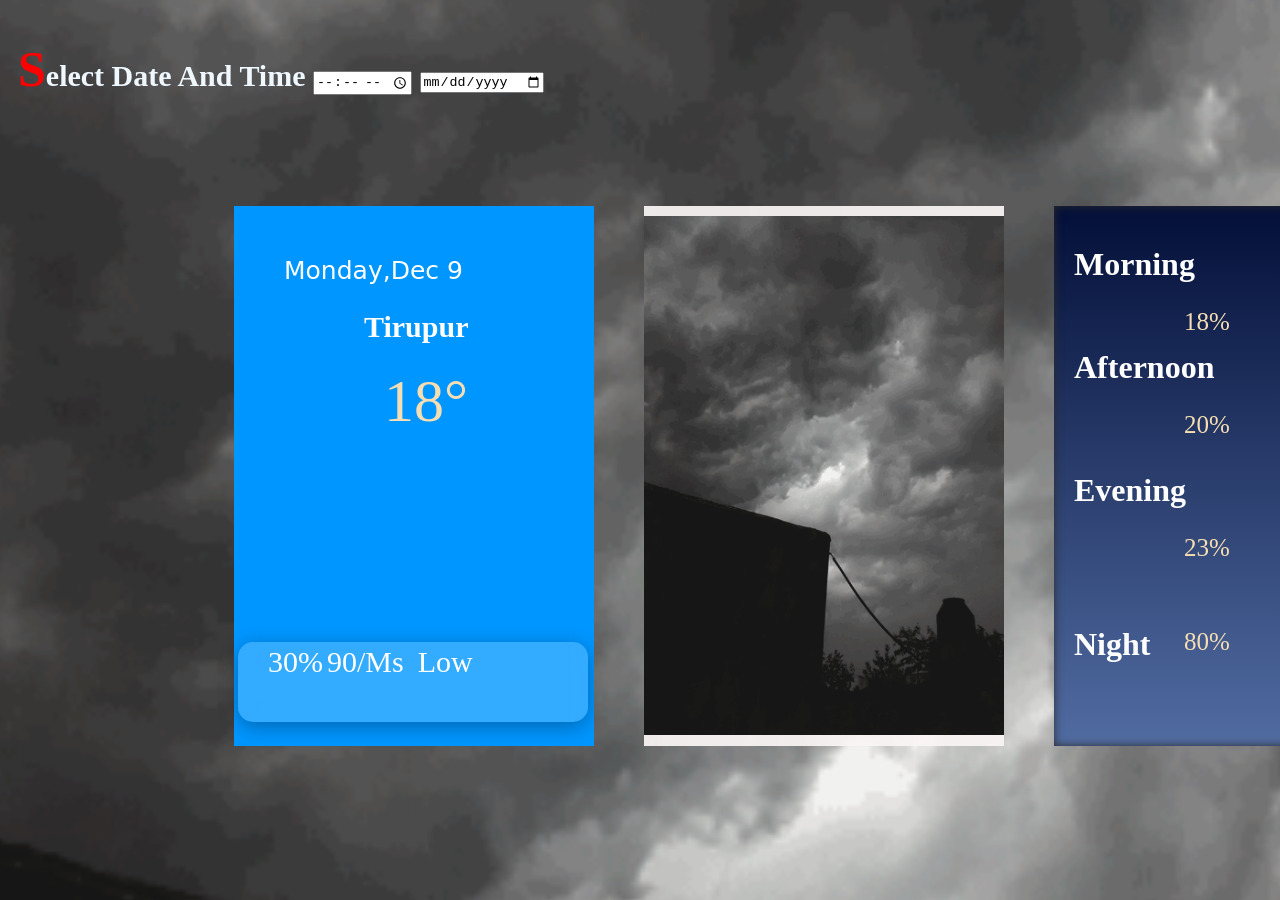
==== cloud.html @ 9451e9ab "first commit" ====
<!DOCTYPE html>
<html lang="en">

<head>
    <meta charset="UTF-8">
    <meta name="viewport" content="width=device-width, initial-scale=1.0">
    <title>cloud</title>
    <link rel="stylesheet" href="Style/clouddy.css">
</head>

<body>

    <video id="bgVideo" autoplay muted loop playsinline>
    <source src="clouddy.mp4" type="video/mp4">
</video>
<audio autoplay loop>
    <source src="sadness-from-a-cloud-27619.mp3" type="audio/mpeg">
</audio>

<!-- ------------------------------------------------------------------------------------------------- -->
<div class="date">
    <label >Select date and time</label>
    <input type="time">
  <input type="date">

</div>
<!-- ------------------------------------------------------- -->

    <a href="index.html"><button  class="back_button">Back to past</button></a>
  
    <!-------------------------------------------  -->
    <div class="main">
        <span class="card1">
            
<p  class="date_card1">monday,dec 9</p>
            <h2 class="place_card1">tirupur</h2>
            <img  class="img_card1"   src="cloudyy.png" alt="">
            <p  class="deg_card1">18°</p>
            <div class="line_card1">
                <img  class="drop_water"   src="drop.png"   alt="" ><span  class="water_drop_p">30%</span>
                 <img  class="wind_"   src="wind-power.png"   alt="" ><span  class="wind-power">90/ms</span>
                  <img  class="sun_logo"   src="sunlogo.png"   alt="" ><span  class="sun_deg">Low</span>
            </div>
        </span>
        <!-- --------------------------------------------------------------------- -->
        <span class="card2">
       <video ></video>
        </span>
        <!-- --------------------------------------------------------------------------- -->


        <span class="card3">
           
         <div class=" card3_div">
            <h1 class="Morning">Morning</h1>
           <span> <p>18%</p>                    <img    class="morning_log" src="cloud_logo.png" alt=""></span>
            <!-- /------------------------ -->
             <h1 class="Afternoon">Afternoon</h1>
             <p>20%</p><img  class="afternoon_logo"  src="rainy 20c.png" alt="">
             <!-- ------------------------------- -->
              <h1 class="Evening">Evening</h1>
              <p>23%</p><img   class="evening_logo" src="Media/Img/black_cloud.png" alt="">
              <!-- ----------------------------------- -->
               <h1  class="Night">Night</h1>
               <p>80%</p><img    class="night_logo"   src="Media/Img/night cloud.png" alt="">
         </div>

        </span>
    </div>



</body>

</html>
---- Style/clouddy.css ----
body{
background-color: skyblue;
text-transform: capitalize;
}


.grass {
    position: fixed;
    left: 0;
    bottom: 0;
    width: 100%;
    height: 940px;
    background: #2ecc71;      

}

/*  ------------------------------------- */

.main{
    margin-left: 160px;
   
    margin-right: 50px;
    display: flex;
    flex-direction: row;
    gap: 50px;
    padding: 66px;
    position: relative;  
}
.card1{
      width: 100px;
    padding: 130px;
    height: 280px;
    background-color: #0096FF;
    cursor: pointer;
}
.card2{
    width: 100px;
    padding: 130px;
    height: 280px;

    background-color: rgba(250, 245, 245, 0.937);

    cursor: pointer;
}

.card3{
      width: 100px;
    padding: 130px;
    height: 280px;

    background: linear-gradient(to bottom, #030f38, #516ca2);

    box-shadow: inset 0px 0px 10px rgb(44, 44, 45);
    cursor: pointer;
}

/* ---------------------------------------------------------------- */
/* in side of content */
.place_card1{
    
    color: white;
    text-align: center;
    font-size: 30px;
    
}
.date_card1{

    color: white;
    margin-top: -80px;
    margin-left: -80px;
   font-family: system-ui, -apple-system, BlinkMacSystemFont, 'Segoe UI', Roboto, Oxygen, Ubuntu, Cantarell, 'Open Sans', 'Helvetica Neue', sans-serif;
    font-size: 25px;
}
.img_card1{
         width: 190px;
      
       margin-left: -40px;
     transition: 2s;

}
.img_card1:hover{
    transform: scale(1.2);
}

.deg_card1{

    color: wheat;
    font-size: 60px;
    margin-top: -20px;
    margin-left: 20px;
    /* --------------------------------------------------------------------------------------------------------- */
}
.line_card1{

     width: 350px;
    height: 80px;
    background: rgba(255,255,255,0.2);
    backdrop-filter: blur(10px);
    border-radius: 15px;
    position: absolute;      
    bottom: 90px;            
    left: 70px;
    box-shadow: 0px 5px 20px rgba(0,0,0,0.3);


}



.drop_water{

    width: 30px;
    margin-left: 20px;
    margin-top: 30px;
}

.water_drop_p{

    color: white;
   font-size: 30px;
   margin-left: 10px;
   margin-bottom: 40px;
     
}
.wind_{

   width: 40px;
    margin-left: 5px;
    margin-top:-50px;
}
.wind-power{
    color: white;
   font-size: 30px;
   margin-left: -5px;
   margin-bottom: 40px;
}
.sun_logo{
     width: 30px;
    margin-left: 5px;
    margin-top: 30px;
}
.sun_deg{
     color: white;
   font-size: 30px;
   margin-left: 5px;
   margin-bottom: 40px;
}
/* --------------------------------------------------------------- */
 video{ background-image: url(/Media/Img/clouddy\ gif.gif);
    color: aliceblue;
    background-size: cover;
    background-repeat: no-repeat;
    background-position: center;
  margin-left: -130px;
    width: 360px;
    height: 519px;
    margin-top: -120px;
 }
 /* -------------------------------------------------------------- */

.card3_div{
   color: white;
}
p{
    font-size: 25px;
    color: wheat;
    ;
}
.Morning{
   margin-left: -110px;
   margin-top: -90px;
}
.morning_log{

    width: 70px;
   margin-left: 140px;
  margin-top: -220px;
  transition: 3s;
  
}
.morning_log:hover{
    transform: scale(2);
     box-shadow: 0px 5px 20px rgba(181, 159, 14, 0.981);
    
}

/* --------------------------------- */
.Afternoon
{
margin-left: -110px;
   margin-top: -30px;
}

.afternoon_logo{

    width: 70px;
   margin-left: 140px;
  margin-top: -220px;
  transition: 3s;
  
}
.afternoon_logo:hover{
transform: scale(2);
     box-shadow: 0px 5px 20px rgba(224, 132, 5, 0.981);
}
/* ================================================ */
.Evening{

    margin-left: -110px;
   margin-top: -10px;
}
.evening_logo{

    width: 70px;
   margin-left: 140px;
  margin-top: -220px;
  transition: 3s;
  
}
.evening_logo:hover{
transform: scale(2);
     box-shadow: 0px 5px 20px rgba(77, 76, 68, 0.981);

}
/* ----------------------------------------- */
.Night{
 
 margin-left: -110px;
   margin-bottom: -60px;



}

.night_logo{

    width: 70px;
   margin-left: 140px;
  margin-top: -500px;
  transition: 3s;
  
}

.night_logo:hover{
transform: scale(2);
     box-shadow: 0px 5px 20px rgba(0, 0, 0, 0.981);

}

/* --------------------------------- */
.date{
    margin-top: 40px;
    margin-left: 10px;
    font-size: 30px;
    font-family: cursive;
    font-weight: bolder;
    color: aliceblue;
    
}
.date::first-letter{
    color: red;
    font-size: 50px;
}
/* ----------------------------- */

.back_button{
margin-left: 1470px;
margin-top: -90px;
background-color: rgb(27, 22, 70);
padding: 20px;
border-radius: 6px;
font-family: Impact, Haettenschweiler, 'Arial Narrow Bold', sans-serif;
font-size: 25px;
color: white;
transition: 2s;
cursor: pointer;
}
.back_button:hover{

    background-color: yellowgreen;
}

#bgVideo {
    position: fixed;
    top: 0;
    left: 0;
    width: 150%;
    height: 200%;
    object-fit: cover;   /* Video will fill screen without stretching */
    z-index: -1;         /* Send video behind all content */
}
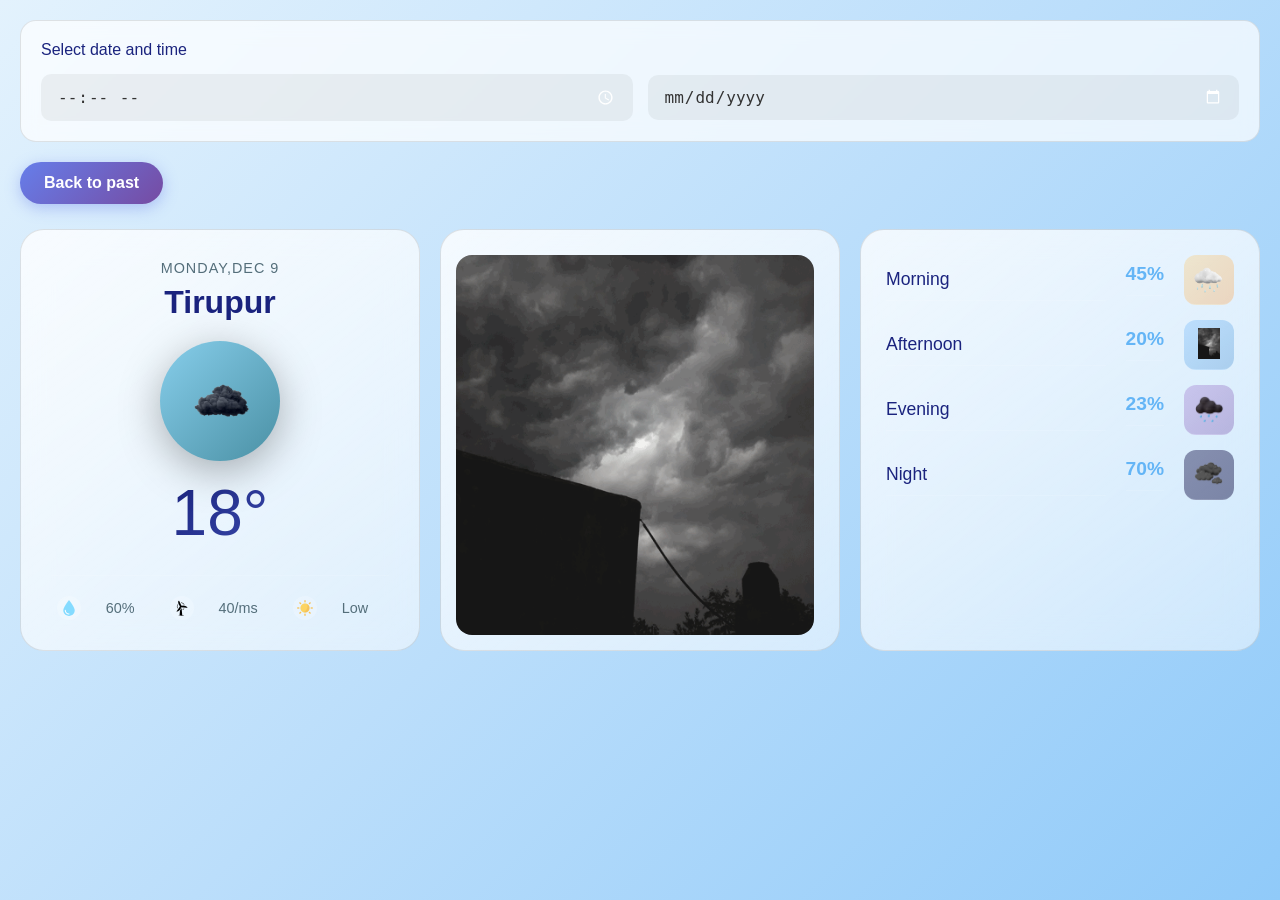
==== commit 0f40d704: "Updated project files" ====
--- a/cloud.html
+++ b/cloud.html
@@ -4,18 +4,13 @@
 <head>
     <meta charset="UTF-8">
     <meta name="viewport" content="width=device-width, initial-scale=1.0">
-    <title>cloud</title>
+    <title>sunny</title>
     <link rel="stylesheet" href="Style/clouddy.css">
 </head>
 
 <body>
 
-    <video id="bgVideo" autoplay muted loop playsinline>
-    <source src="clouddy.mp4" type="video/mp4">
-</video>
-<audio autoplay loop>
-    <source src="sadness-from-a-cloud-27619.mp3" type="audio/mpeg">
-</audio>
+   
 
 <!-- ------------------------------------------------------------------------------------------------- -->
 <div class="date">
@@ -34,12 +29,12 @@
             
 <p  class="date_card1">monday,dec 9</p>
             <h2 class="place_card1">tirupur</h2>
-            <img  class="img_card1"   src="cloudyy.png" alt="">
+            <img  class="img_card1"   src="Media/Img/cloud_logo.png" alt="">
             <p  class="deg_card1">18°</p>
             <div class="line_card1">
-                <img  class="drop_water"   src="drop.png"   alt="" ><span  class="water_drop_p">30%</span>
-                 <img  class="wind_"   src="wind-power.png"   alt="" ><span  class="wind-power">90/ms</span>
-                  <img  class="sun_logo"   src="sunlogo.png"   alt="" ><span  class="sun_deg">Low</span>
+                <img  class="drop_water"   src="Media/Img/drop.png"   alt="" ><span  class="water_drop_p">60%</span>
+                 <img  class="wind_"   src="Media/Img/wind-power.png"   alt="" ><span  class="wind-power">40/ms</span>
+                  <img  class="sun_logo"   src="Media/Img/sunlogo.png"   alt="" ><span  class="sun_deg">Low</span>
             </div>
         </span>
         <!-- --------------------------------------------------------------------- -->
@@ -53,16 +48,16 @@
            
          <div class=" card3_div">
             <h1 class="Morning">Morning</h1>
-           <span> <p>18%</p>                    <img    class="morning_log" src="cloud_logo.png" alt=""></span>
+           <span> <p>45%</p>                    <img    class="morning_log" src="Media/Img/rain_logo.png" alt=""></span>
             <!-- /------------------------ -->
              <h1 class="Afternoon">Afternoon</h1>
-             <p>20%</p><img  class="afternoon_logo"  src="rainy 20c.png" alt="">
+             <p>20%</p><img  class="afternoon_logo"  src="Media/Img/clouddy gif.gif" alt="">
              <!-- ------------------------------- -->
               <h1 class="Evening">Evening</h1>
               <p>23%</p><img   class="evening_logo" src="Media/Img/black_cloud.png" alt="">
               <!-- ----------------------------------- -->
                <h1  class="Night">Night</h1>
-               <p>80%</p><img    class="night_logo"   src="Media/Img/night cloud.png" alt="">
+               <p>70%</p><img    class="night_logo"   src="Media/Img/night cloud.png" alt="">
          </div>
 
         </span>
--- a/Style/clouddy.css
+++ b/Style/clouddy.css
@@ -1,291 +1,663 @@
-body{
-background-color: skyblue;
-text-transform: capitalize;
-}
-
-
-.grass {
-    position: fixed;
-    left: 0;
-    bottom: 0;
-    width: 100%;
-    height: 940px;
-    background: #2ecc71;      
-
-}
-
-/*  ------------------------------------- */
-
-.main{
-    margin-left: 160px;
-   
-    margin-right: 50px;
-    display: flex;
-    flex-direction: row;
-    gap: 50px;
-    padding: 66px;
-    position: relative;  
-}
-.card1{
-      width: 100px;
-    padding: 130px;
-    height: 280px;
-    background-color: #0096FF;
-    cursor: pointer;
-}
-.card2{
-    width: 100px;
-    padding: 130px;
-    height: 280px;
-
-    background-color: rgba(250, 245, 245, 0.937);
-
-    cursor: pointer;
-}
-
-.card3{
-      width: 100px;
-    padding: 130px;
-    height: 280px;
-
-    background: linear-gradient(to bottom, #030f38, #516ca2);
-
-    box-shadow: inset 0px 0px 10px rgb(44, 44, 45);
-    cursor: pointer;
-}
-
-/* ---------------------------------------------------------------- */
-/* in side of content */
-.place_card1{
-    
-    color: white;
-    text-align: center;
-    font-size: 30px;
-    
-}
-.date_card1{
-
-    color: white;
-    margin-top: -80px;
-    margin-left: -80px;
-   font-family: system-ui, -apple-system, BlinkMacSystemFont, 'Segoe UI', Roboto, Oxygen, Ubuntu, Cantarell, 'Open Sans', 'Helvetica Neue', sans-serif;
-    font-size: 25px;
-}
-.img_card1{
-         width: 190px;
-      
-       margin-left: -40px;
-     transition: 2s;
-
-}
-.img_card1:hover{
-    transform: scale(1.2);
-}
-
-.deg_card1{
-
-    color: wheat;
-    font-size: 60px;
-    margin-top: -20px;
-    margin-left: 20px;
-    /* --------------------------------------------------------------------------------------------------------- */
-}
-.line_card1{
-
-     width: 350px;
-    height: 80px;
-    background: rgba(255,255,255,0.2);
-    backdrop-filter: blur(10px);
-    border-radius: 15px;
-    position: absolute;      
-    bottom: 90px;            
-    left: 70px;
-    box-shadow: 0px 5px 20px rgba(0,0,0,0.3);
-
-
-}
-
-
-
-.drop_water{
-
-    width: 30px;
-    margin-left: 20px;
-    margin-top: 30px;
-}
-
-.water_drop_p{
-
-    color: white;
-   font-size: 30px;
-   margin-left: 10px;
-   margin-bottom: 40px;
-     
-}
-.wind_{
-
-   width: 40px;
-    margin-left: 5px;
-    margin-top:-50px;
-}
-.wind-power{
-    color: white;
-   font-size: 30px;
-   margin-left: -5px;
-   margin-bottom: 40px;
-}
-.sun_logo{
-     width: 30px;
-    margin-left: 5px;
-    margin-top: 30px;
-}
-.sun_deg{
-     color: white;
-   font-size: 30px;
-   margin-left: 5px;
-   margin-bottom: 40px;
-}
-/* --------------------------------------------------------------- */
- video{ background-image: url(/Media/Img/clouddy\ gif.gif);
+ /* ============================================
+           CSS FOR CLOUD WEATHER APP - clouddy.css
+           ============================================ */
+
+        /* Reset & Base Styles */
+        * {
+            margin: 0;
+            padding: 0;
+            box-sizing: border-box;
+        }
+
+        html, body {
+            height: 100%;
+            width: 100%;
+            font-family: 'Segoe UI', Tahoma, Geneva, Verdana, sans-serif;
+            overflow-x: hidden;
+        }
+
+        body {
+            background: linear-gradient(135deg, #1a1a2e 0%, #16213e 50%, #0f3460 100%);
+            color: #ffffff;
+            min-height: 100%;
+            padding: 20px;
+            position: relative;
+        }
+
+        /* Background Video */
+        #bgVideo {
+            position: fixed;
+            top: 0;
+            left: 0;
+            width: 100%;
+            height: 100%;
+            object-fit: cover;
+            z-index: -1;
+            opacity: 0.4;
+        }
+
+        /* Date Input Section */
+        .date {
+            display: flex;
+            flex-wrap: wrap;
+            align-items: center;
+            gap: 15px;
+            padding: 20px;
+            background: rgba(255, 255, 255, 0.1);
+            backdrop-filter: blur(10px);
+            border-radius: 16px;
+            margin-bottom: 20px;
+            border: 1px solid rgba(255, 255, 255, 0.2);
+        }
+
+        .date label {
+            font-size: 1rem;
+            font-weight: 500;
+            color: #e0e0e0;
+            width: 100%;
+        }
+
+        .date input[type="time"],
+        .date input[type="date"] {
+            padding: 12px 16px;
+            border: none;
+            border-radius: 10px;
+            background: rgba(255, 255, 255, 0.15);
+            color: #ffffff;
+            font-size: 1rem;
+            outline: none;
+            transition: all 0.3s ease;
+            flex: 1;
+            min-width: 140px;
+        }
+
+        .date input[type="time"]:focus,
+        .date input[type="date"]:focus {
+            background: rgba(255, 255, 255, 0.25);
+            box-shadow: 0 0 15px rgba(100, 180, 255, 0.3);
+        }
+
+        .date input::-webkit-calendar-picker-indicator {
+            filter: invert(1);
+            cursor: pointer;
+        }
+
+        /* Back Button */
+        .back_button {
+            padding: 12px 24px;
+            background: linear-gradient(135deg, #667eea 0%, #764ba2 100%);
+            border: none;
+            border-radius: 25px;
+            color: #ffffff;
+            font-size: 1rem;
+            font-weight: 600;
+            cursor: pointer;
+            transition: all 0.3s ease;
+            box-shadow: 0 4px 15px rgba(102, 126, 234, 0.4);
+            margin-bottom: 25px;
+            display: inline-block;
+        }
+
+        .back_button:hover {
+            transform: translateY(-2px);
+            box-shadow: 0 6px 20px rgba(102, 126, 234, 0.6);
+        }
+
+        .back_button:active {
+            transform: translateY(0);
+        }
+
+        a {
+            text-decoration: none;
+        }
+
+        /* Main Container */
+        .main {
+            display: grid;
+            grid-template-columns: repeat(auto-fit, minmax(280px, 1fr));
+            gap: 20px;
+            max-width: 1400px;
+            margin: 0 auto;
+        }
+
+        /* Card 1 - Main Weather */
+        .card1 {
+            background: linear-gradient(145deg, rgba(255, 255, 255, 0.15), rgba(255, 255, 255, 0.05));
+            backdrop-filter: blur(15px);
+            border-radius: 24px;
+            padding: 30px;
+            display: flex;
+            flex-direction: column;
+            align-items: center;
+            text-align: center;
+            border: 1px solid rgba(255, 255, 255, 0.2);
+            transition: transform 0.3s ease, box-shadow 0.3s ease;
+        }
+
+        .card1:hover {
+            transform: translateY(-5px);
+            box-shadow: 0 20px 40px rgba(0, 0, 0, 0.3);
+        }
+
+        .date_card1 {
+            font-size: 0.9rem;
+            color: #b0b0b0;
+            text-transform: uppercase;
+            letter-spacing: 1px;
+            margin-bottom: 8px;
+        }
+
+        .place_card1 {
+            font-size: 2rem;
+            font-weight: 700;
+            margin-bottom: 20px;
+            text-transform: capitalize;
+        }
+
+        .img_card1 {
+            width: 120px;
+            height: 120px;
+            object-fit: contain;
+            margin-bottom: 15px;
+            filter: drop-shadow(0 10px 20px rgba(0, 0, 0, 0.3));
+            /* Placeholder for missing image */
+            background: linear-gradient(135deg, #87ceeb, #4a90a4);
+            border-radius: 50%;
+            padding: 20px;
+        }
+
+        .deg_card1 {
+            font-size: 4rem;
+            font-weight: 300;
+            margin-bottom: 25px;
+            background: linear-gradient(135deg, #ffffff, #64b5f6);
+            -webkit-background-clip: text;
+            -webkit-text-fill-color: transparent;
+            background-clip: text;
+        }
+
+        .line_card1 {
+            display: flex;
+            justify-content: center;
+            align-items: center;
+            gap: 20px;
+            flex-wrap: wrap;
+            padding-top: 20px;
+            border-top: 1px solid rgba(255, 255, 255, 0.1);
+            width: 100%;
+        }
+
+        .drop_water,
+        .wind_,
+        .sun_logo {
+            width: 24px;
+            height: 24px;
+            object-fit: contain;
+            /* Placeholder styling for missing images */
+            background: rgba(255, 255, 255, 0.2);
+            border-radius: 50%;
+            padding: 4px;
+        }
+
+        .water_drop_p,
+        .wind-power,
+        .sun_deg {
+            font-size: 0.9rem;
+            color: #e0e0e0;
+            margin-left: 5px;
+            margin-right: 15px;
+        }
+
+        /* Card 2 - Video */
+        .card2 {
+            background: linear-gradient(145deg, rgba(255, 255, 255, 0.1), rgba(255, 255, 255, 0.02));
+            backdrop-filter: blur(15px);
+            border-radius: 24px;
+            padding: 20px;
+            display: flex;
+            align-items: center;
+            justify-content: center;
+            border: 1px solid rgba(255, 255, 255, 0.2);
+            min-height: 300px;
+        }
+
+        .card2 video {
+            width: 100%;
+            height: 100%;
+            border-radius: 16px;
+            object-fit: cover;
+        }
+
+        /* Card 3 - Daily Forecast */
+        .card3 {
+            background: linear-gradient(145deg, rgba(255, 255, 255, 0.15), rgba(255, 255, 255, 0.05));
+            backdrop-filter: blur(15px);
+            border-radius: 24px;
+            padding: 25px;
+            border: 1px solid rgba(255, 255, 255, 0.2);
+        }
+
+        .card3_div {
+            display: grid;
+            grid-template-columns: 1fr auto auto;
+            gap: 15px 20px;
+            align-items: center;
+        }
+
+        .card3_div h1 {
+            font-size: 1.1rem;
+            font-weight: 500;
+            color: #ffffff;
+        }
+
+        .card3_div p {
+            font-size: 1.2rem;
+            font-weight: 600;
+            color: #64b5f6;
+            text-align: right;
+        }
+
+        .card3_div span {
+            display: contents;
+        }
+
+        .morning_log,
+        .afternoon_logo,
+        .evening_logo,
+        .night_logo {
+            width: 50px;
+            height: 50px;
+            object-fit: contain;
+            /* Placeholder styling for missing images */
+            background: linear-gradient(135deg, rgba(255, 200, 100, 0.3), rgba(255, 150, 50, 0.3));
+            border-radius: 12px;
+            padding: 8px;
+        }
+
+        .afternoon_logo {
+            background: linear-gradient(135deg, rgba(100, 180, 255, 0.3), rgba(50, 130, 200, 0.3));
+        }
+
+        .evening_logo {
+            background: linear-gradient(135deg, rgba(150, 100, 200, 0.3), rgba(100, 50, 150, 0.3));
+        }
+
+        .night_logo {
+            background: linear-gradient(135deg, rgba(50, 50, 100, 0.5), rgba(30, 30, 80, 0.5));
+        }
+
+        .Morning,
+        .Afternoon,
+        .Evening,
+        .Night {
+            padding: 10px 0;
+            border-bottom: 1px solid rgba(255, 255, 255, 0.1);
+        }
+
+        .card3_div p,
+        .morning_log,
+        .afternoon_logo,
+        .evening_logo,
+        .night_logo {
+            padding-bottom: 10px;
+            border-bottom: 1px solid rgba(255, 255, 255, 0.1);
+        }
+
+        /* ============================================
+           TABLET RESPONSIVE (768px and below)
+           ============================================ */
+        @media screen and (max-width: 768px) {
+            body {
+                padding: 15px;
+            }
+
+            .date {
+                padding: 15px;
+                gap: 12px;
+            }
+
+            .date label {
+                font-size: 0.9rem;
+            }
+
+            .date input[type="time"],
+            .date input[type="date"] {
+                padding: 10px 14px;
+                font-size: 0.95rem;
+                min-width: 120px;
+            }
+
+            .back_button {
+                padding: 10px 20px;
+                font-size: 0.95rem;
+            }
+
+            .main {
+                grid-template-columns: 1fr;
+                gap: 15px;
+            }
+
+            .card1 {
+                padding: 25px;
+            }
+
+            .place_card1 {
+                font-size: 1.75rem;
+            }
+
+            .img_card1 {
+                width: 100px;
+                height: 100px;
+            }
+
+            .deg_card1 {
+                font-size: 3.5rem;
+            }
+
+            .line_card1 {
+                gap: 15px;
+            }
+
+            .card3 {
+                padding: 20px;
+            }
+
+            .card3_div {
+                gap: 12px 15px;
+            }
+
+            .card3_div h1 {
+                font-size: 1rem;
+            }
+
+            .morning_log,
+            .afternoon_logo,
+            .evening_logo,
+            .night_logo {
+                width: 45px;
+                height: 45px;
+            }
+        }
+
+        /* ============================================
+           MOBILE RESPONSIVE (480px and below)
+           ============================================ */
+        @media screen and (max-width: 480px) {
+            body {
+                padding: 10px;
+            }
+
+            .date {
+                padding: 12px;
+                gap: 10px;
+                border-radius: 12px;
+            }
+
+            .date label {
+                font-size: 0.85rem;
+                margin-bottom: 5px;
+            }
+
+            .date input[type="time"],
+            .date input[type="date"] {
+                padding: 10px 12px;
+                font-size: 0.9rem;
+                border-radius: 8px;
+                width: 100%;
+                flex: none;
+            }
+
+            .back_button {
+                padding: 10px 18px;
+                font-size: 0.9rem;
+                border-radius: 20px;
+                width: 100%;
+                text-align: center;
+            }
+
+            .main {
+                gap: 12px;
+            }
+
+            .card1 {
+                padding: 20px 15px;
+                border-radius: 20px;
+            }
+
+            .date_card1 {
+                font-size: 0.8rem;
+            }
+
+            .place_card1 {
+                font-size: 1.5rem;
+                margin-bottom: 15px;
+            }
+
+            .img_card1 {
+                width: 80px;
+                height: 80px;
+                margin-bottom: 10px;
+            }
+
+            .deg_card1 {
+                font-size: 3rem;
+                margin-bottom: 20px;
+            }
+
+            .line_card1 {
+                gap: 8px;
+                padding-top: 15px;
+            }
+
+            .drop_water,
+            .wind_,
+            .sun_logo {
+                width: 20px;
+                height: 20px;
+            }
+
+            .water_drop_p,
+            .wind-power,
+            .sun_deg {
+                font-size: 0.8rem;
+                margin-right: 10px;
+            }
+
+            .card2 {
+                min-height: 200px;
+                padding: 15px;
+                border-radius: 20px;
+            }
+
+            .card3 {
+                padding: 15px;
+                border-radius: 20px;
+            }
+
+            .card3_div {
+                gap: 10px 12px;
+            }
+
+            .card3_div h1 {
+                font-size: 0.95rem;
+            }
+
+            .card3_div p {
+                font-size: 1rem;
+            }
+
+            .morning_log,
+            .afternoon_logo,
+            .evening_logo,
+            .night_logo {
+                width: 40px;
+                height: 40px;
+                border-radius: 10px;
+                padding: 6px;
+            }
+        }
+
+        /* ============================================
+           EXTRA SMALL MOBILE (360px and below)
+           ============================================ */
+        @media screen and (max-width: 360px) {
+            body {
+                padding: 8px;
+            }
+
+            .date {
+                padding: 10px;
+            }
+
+            .card1 {
+                padding: 15px 12px;
+            }
+
+            .place_card1 {
+                font-size: 1.3rem;
+            }
+
+            .deg_card1 {
+                font-size: 2.5rem;
+            }
+
+            .img_card1 {
+                width: 70px;
+                height: 70px;
+            }
+
+            .line_card1 {
+                flex-direction: column;
+                gap: 12px;
+            }
+
+            .card3_div {
+                grid-template-columns: 1fr auto auto;
+                gap: 8px 10px;
+            }
+
+            .card3_div h1 {
+                font-size: 0.85rem;
+            }
+
+            .card3_div p {
+                font-size: 0.9rem;
+            }
+
+            .morning_log,
+            .afternoon_logo,
+            .evening_logo,
+            .night_logo {
+                width: 35px;
+                height: 35px;
+            }
+        }
+
+        /* ============================================
+           LANDSCAPE ORIENTATION ADJUSTMENTS
+           ============================================ */
+        @media screen and (max-height: 500px) and (orientation: landscape) {
+            .main {
+                grid-template-columns: repeat(3, 1fr);
+            }
+
+            .card1 {
+                padding: 15px;
+            }
+
+            .deg_card1 {
+                font-size: 2.5rem;
+                margin-bottom: 15px;
+            }
+
+            .img_card1 {
+                width: 60px;
+                height: 60px;
+            }
+
+            .card2 {
+                min-height: 150px;
+            }
+
+            .card3_div h1 {
+                font-size: 0.9rem;
+            }
+
+            .morning_log,
+            .afternoon_logo,
+            .evening_logo,
+            .night_logo {
+                width: 35px;
+                height: 35px;
+            }
+        }
+
+        /* ============================================
+           HOVER EFFECTS (for touch devices)
+           ============================================ */
+        @media (hover: none) {
+            .card1:hover {
+                transform: none;
+                box-shadow: none;
+            }
+
+            .back_button:hover {
+                transform: none;
+            }
+        }
+
+        /* ============================================
+           DARK MODE PREFERENCE
+           ============================================ */
+        @media (prefers-color-scheme: light) {
+            body {
+                background: linear-gradient(135deg, #e3f2fd 0%, #bbdefb 50%, #90caf9 100%);
+            }
+
+            .card1,
+            .card2,
+            .card3 {
+                background: linear-gradient(145deg, rgba(255, 255, 255, 0.8), rgba(255, 255, 255, 0.5));
+                border: 1px solid rgba(0, 0, 0, 0.1);
+            }
+
+            .date {
+                background: rgba(255, 255, 255, 0.7);
+                border: 1px solid rgba(0, 0, 0, 0.1);
+            }
+
+            .date label,
+            .card3_div h1,
+            .place_card1 {
+                color: #1a237e;
+            }
+
+            .date input[type="time"],
+            .date input[type="date"] {
+                background: rgba(0, 0, 0, 0.05);
+                color: #333;
+            }
+
+            .date_card1,
+            .water_drop_p,
+            .wind-power,
+            .sun_deg {
+                color: #546e7a;
+            }
+
+            .deg_card1 {
+                background: linear-gradient(135deg, #1a237e, #3949ab);
+                -webkit-background-clip: text;
+                background-clip: text;
+            }
+        }
+         video{ background-image: url(/Media/Img/clouddy\ gif.gif);
     color: aliceblue;
     background-size: cover;
     background-repeat: no-repeat;
     background-position: center;
-  margin-left: -130px;
+  margin-left: -10px;
     width: 360px;
     height: 519px;
-    margin-top: -120px;
- }
- /* -------------------------------------------------------------- */
-
-.card3_div{
-   color: white;
-}
-p{
-    font-size: 25px;
-    color: wheat;
-    ;
-}
-.Morning{
-   margin-left: -110px;
-   margin-top: -90px;
-}
-.morning_log{
-
-    width: 70px;
-   margin-left: 140px;
-  margin-top: -220px;
-  transition: 3s;
-  
-}
-.morning_log:hover{
-    transform: scale(2);
-     box-shadow: 0px 5px 20px rgba(181, 159, 14, 0.981);
-    
-}
-
-/* --------------------------------- */
-.Afternoon
-{
-margin-left: -110px;
-   margin-top: -30px;
-}
-
-.afternoon_logo{
-
-    width: 70px;
-   margin-left: 140px;
-  margin-top: -220px;
-  transition: 3s;
-  
-}
-.afternoon_logo:hover{
-transform: scale(2);
-     box-shadow: 0px 5px 20px rgba(224, 132, 5, 0.981);
-}
-/* ================================================ */
-.Evening{
-
-    margin-left: -110px;
-   margin-top: -10px;
-}
-.evening_logo{
-
-    width: 70px;
-   margin-left: 140px;
-  margin-top: -220px;
-  transition: 3s;
-  
-}
-.evening_logo:hover{
-transform: scale(2);
-     box-shadow: 0px 5px 20px rgba(77, 76, 68, 0.981);
-
-}
-/* ----------------------------------------- */
-.Night{
- 
- margin-left: -110px;
-   margin-bottom: -60px;
-
-
-
-}
-
-.night_logo{
-
-    width: 70px;
-   margin-left: 140px;
-  margin-top: -500px;
-  transition: 3s;
-  
-}
-
-.night_logo:hover{
-transform: scale(2);
-     box-shadow: 0px 5px 20px rgba(0, 0, 0, 0.981);
-
-}
-
-/* --------------------------------- */
-.date{
-    margin-top: 40px;
-    margin-left: 10px;
-    font-size: 30px;
-    font-family: cursive;
-    font-weight: bolder;
-    color: aliceblue;
-    
-}
-.date::first-letter{
-    color: red;
-    font-size: 50px;
-}
-/* ----------------------------- */
-
-.back_button{
-margin-left: 1470px;
-margin-top: -90px;
-background-color: rgb(27, 22, 70);
-padding: 20px;
-border-radius: 6px;
-font-family: Impact, Haettenschweiler, 'Arial Narrow Bold', sans-serif;
-font-size: 25px;
-color: white;
-transition: 2s;
-cursor: pointer;
-}
-.back_button:hover{
-
-    background-color: yellowgreen;
-}
-
-#bgVideo {
-    position: fixed;
-    top: 0;
-    left: 0;
-    width: 150%;
-    height: 200%;
-    object-fit: cover;   /* Video will fill screen without stretching */
-    z-index: -1;         /* Send video behind all content */
-}+    margin-top: 10px;
+ }
